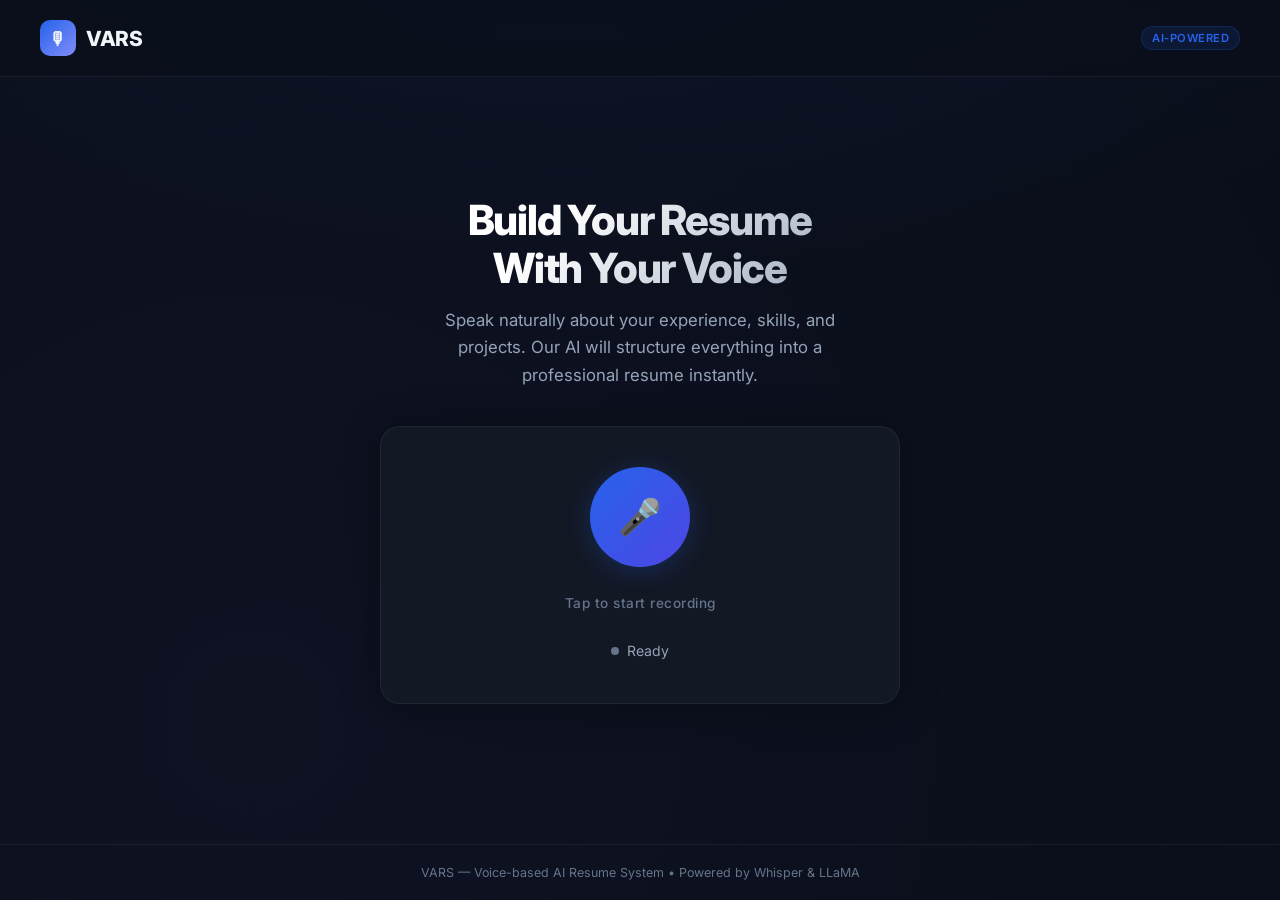
==== templates/index.html @ 3c514ab5 "Phase 6: Added new UI" ====
<!DOCTYPE html>
<html lang="en">
<head>
    <meta charset="UTF-8">
    <meta name="viewport" content="width=device-width, initial-scale=1.0">
    <title>VARS &mdash; Voice-based AI Resume System</title>
    <link rel="preconnect" href="https://fonts.googleapis.com">
    <link href="https://fonts.googleapis.com/css2?family=Inter:wght@300;400;500;600;700;800&display=swap" rel="stylesheet">
    <style>
        *, *::before, *::after { box-sizing: border-box; margin: 0; padding: 0; }

        :root {
            --accent: #2563eb;
            --accent-hover: #1d4ed8;
            --accent-glow: rgba(37, 99, 235, 0.25);
            --green: #16a34a;
            --green-glow: rgba(22, 163, 74, 0.25);
            --red: #ef4444;
            --red-glow: rgba(239, 68, 68, 0.3);
            --bg: #0b0f1a;
            --surface: #131825;
            --surface-2: #1a2035;
            --border: rgba(255,255,255,0.06);
            --text: #f1f5f9;
            --text-secondary: #94a3b8;
            --text-muted: #64748b;
        }

        body {
            font-family: 'Inter', -apple-system, BlinkMacSystemFont, sans-serif;
            background: var(--bg);
            color: var(--text);
            min-height: 100vh;
            display: flex;
            flex-direction: column;
            overflow-x: hidden;
        }

        /* ── Subtle grid background ── */
        body::before {
            content: '';
            position: fixed;
            inset: 0;
            background-image:
                radial-gradient(ellipse 80% 50% at 50% -20%, rgba(37,99,235,0.08), transparent),
                radial-gradient(circle at 20% 80%, rgba(99,102,241,0.04), transparent);
            pointer-events: none;
            z-index: 0;
        }

        /* ── Navbar ── */
        .navbar {
            position: relative;
            z-index: 10;
            display: flex;
            align-items: center;
            justify-content: space-between;
            padding: 20px 40px;
            border-bottom: 1px solid var(--border);
            backdrop-filter: blur(12px);
            background: rgba(11,15,26,0.7);
        }

        .logo {
            display: flex;
            align-items: center;
            gap: 10px;
            font-weight: 800;
            font-size: 1.3rem;
            letter-spacing: -0.5px;
        }

        .logo-icon {
            width: 36px;
            height: 36px;
            border-radius: 10px;
            background: linear-gradient(135deg, var(--accent), #818cf8);
            display: flex;
            align-items: center;
            justify-content: center;
            font-size: 1.1rem;
        }

        .nav-badge {
            font-size: 0.7rem;
            font-weight: 600;
            color: var(--accent);
            background: rgba(37,99,235,0.12);
            padding: 4px 10px;
            border-radius: 20px;
            border: 1px solid rgba(37,99,235,0.2);
            letter-spacing: 0.5px;
            text-transform: uppercase;
        }

        /* ── Main Content ── */
        .main {
            position: relative;
            z-index: 1;
            flex: 1;
            display: flex;
            flex-direction: column;
            align-items: center;
            justify-content: center;
            padding: 40px 24px 60px;
            gap: 36px;
        }

        /* ── Hero Text ── */
        .hero {
            text-align: center;
            max-width: 600px;
        }

        .hero h1 {
            font-size: 2.6rem;
            font-weight: 800;
            letter-spacing: -1.2px;
            line-height: 1.15;
            margin-bottom: 14px;
            background: linear-gradient(135deg, #fff 30%, #94a3b8 100%);
            background-clip: text;
            -webkit-background-clip: text;
            -webkit-text-fill-color: transparent;
        }

        .hero p {
            font-size: 1.05rem;
            color: var(--text-secondary);
            line-height: 1.65;
            max-width: 460px;
            margin: 0 auto;
        }

        /* ── Recording Card ── */
        .record-card {
            background: var(--surface);
            border: 1px solid var(--border);
            border-radius: 20px;
            padding: 40px 48px;
            width: 100%;
            max-width: 520px;
            display: flex;
            flex-direction: column;
            align-items: center;
            gap: 28px;
            box-shadow: 0 4px 40px rgba(0,0,0,0.3);
        }

        /* ── Mic Button ── */
        .mic-wrapper {
            position: relative;
            width: 100px;
            height: 100px;
        }

        .mic-ring {
            position: absolute;
            inset: 0;
            border-radius: 50%;
            border: 2px solid rgba(37,99,235,0.15);
            transition: all 0.4s ease;
        }

        .mic-btn {
            width: 100%;
            height: 100%;
            border-radius: 50%;
            border: none;
            background: linear-gradient(135deg, var(--accent), #4f46e5);
            color: #fff;
            font-size: 2.2rem;
            cursor: pointer;
            position: relative;
            z-index: 2;
            transition: all 0.3s ease;
            box-shadow: 0 4px 24px var(--accent-glow);
            display: flex;
            align-items: center;
            justify-content: center;
        }

        .mic-btn:hover {
            transform: scale(1.05);
            box-shadow: 0 6px 32px var(--accent-glow);
        }

        .mic-btn:active {
            transform: scale(0.97);
        }

        /* Recording state */
        .mic-btn.recording {
            background: linear-gradient(135deg, var(--red), #dc2626);
            box-shadow: 0 4px 24px var(--red-glow);
            animation: pulse-btn 1.5s ease-in-out infinite;
        }

        .mic-btn.recording ~ .mic-ring {
            border-color: rgba(239,68,68,0.3);
            animation: pulse-ring 1.5s ease-in-out infinite;
        }

        @keyframes pulse-btn {
            0%, 100% { box-shadow: 0 4px 24px var(--red-glow); }
            50% { box-shadow: 0 4px 40px rgba(239,68,68,0.45); }
        }

        @keyframes pulse-ring {
            0%, 100% { transform: scale(1); opacity: 1; }
            50% { transform: scale(1.15); opacity: 0.5; }
        }

        .mic-label {
            font-size: 0.85rem;
            font-weight: 500;
            color: var(--text-muted);
            letter-spacing: 0.5px;
        }

        /* ── Status Indicator ── */
        .status-bar {
            display: flex;
            align-items: center;
            gap: 8px;
            font-size: 0.88rem;
            color: var(--text-secondary);
            min-height: 24px;
        }

        .status-dot {
            width: 8px;
            height: 8px;
            border-radius: 50%;
            background: var(--text-muted);
            transition: background 0.3s;
        }

        .status-dot.recording { background: var(--red); animation: blink 1s ease-in-out infinite; }
        .status-dot.processing { background: #eab308; animation: blink 0.6s ease-in-out infinite; }
        .status-dot.done { background: var(--green); }
        .status-dot.error { background: var(--red); }

        @keyframes blink {
            0%, 100% { opacity: 1; }
            50% { opacity: 0.3; }
        }

        /* ── Transcript Panel ── */
        .transcript-panel {
            width: 100%;
            background: var(--surface-2);
            border: 1px solid var(--border);
            border-radius: 12px;
            padding: 16px 20px;
            min-height: 60px;
            max-height: 160px;
            overflow-y: auto;
            display: none;
        }

        .transcript-panel.visible { display: block; }

        .transcript-label {
            font-size: 0.72rem;
            font-weight: 600;
            text-transform: uppercase;
            letter-spacing: 1px;
            color: var(--text-muted);
            margin-bottom: 8px;
        }

        .transcript-text {
            font-size: 0.9rem;
            color: var(--text-secondary);
            line-height: 1.6;
        }

        /* ── Generate Button ── */
        .generate-btn {
            display: none;
            align-items: center;
            gap: 10px;
            padding: 14px 32px;
            background: linear-gradient(135deg, var(--green), #15803d);
            color: #fff;
            font-family: inherit;
            font-size: 1rem;
            font-weight: 600;
            border: none;
            border-radius: 12px;
            cursor: pointer;
            text-decoration: none;
            box-shadow: 0 4px 20px var(--green-glow);
            transition: all 0.25s ease;
            letter-spacing: -0.2px;
        }

        .generate-btn:hover {
            transform: translateY(-2px);
            box-shadow: 0 6px 28px var(--green-glow);
        }

        .generate-btn .icon { font-size: 1.15rem; }

        /* ── Timer ── */
        .timer {
            font-family: 'Inter', monospace;
            font-size: 1.6rem;
            font-weight: 300;
            color: var(--text-muted);
            letter-spacing: 2px;
            display: none;
        }

        .timer.visible { display: block; }

        /* ── Waveform Visualizer ── */
        .waveform {
            width: 100%;
            height: 48px;
            display: none;
        }

        .waveform.visible { display: block; }

        .waveform canvas {
            width: 100%;
            height: 100%;
            border-radius: 8px;
        }

        /* ── Footer ── */
        .footer {
            position: relative;
            z-index: 1;
            text-align: center;
            padding: 20px;
            font-size: 0.78rem;
            color: var(--text-muted);
            border-top: 1px solid var(--border);
        }

        /* ── Responsive ── */
        @media (max-width: 600px) {
            .navbar { padding: 16px 20px; }
            .hero h1 { font-size: 1.8rem; }
            .record-card { padding: 28px 24px; }
            .mic-wrapper { width: 80px; height: 80px; }
            .mic-btn { font-size: 1.8rem; }
        }
    </style>
</head>
<body>

<!-- ── Navbar ── -->
<nav class="navbar">
    <div class="logo">
        <div class="logo-icon">🎙</div>
        <span>VARS</span>
    </div>
    <span class="nav-badge">AI-Powered</span>
</nav>

<!-- ── Main ── -->
<main class="main">

    <div class="hero">
        <h1>Build Your Resume<br>With Your Voice</h1>
        <p>Speak naturally about your experience, skills, and projects. Our AI will structure everything into a professional resume instantly.</p>
    </div>

    <div class="record-card">

        <!-- Mic Button -->
        <div class="mic-wrapper">
            <button class="mic-btn" id="recordBtn">🎤</button>
            <div class="mic-ring"></div>
        </div>
        <span class="mic-label" id="micLabel">Tap to start recording</span>

        <!-- Timer -->
        <div class="timer" id="timer">00:00</div>

        <!-- Waveform -->
        <div class="waveform" id="waveform">
            <canvas id="waveCanvas"></canvas>
        </div>

        <!-- Status -->
        <div class="status-bar">
            <span class="status-dot" id="statusDot"></span>
            <span id="status">Ready</span>
        </div>

        <!-- Transcript -->
        <div class="transcript-panel" id="transcriptPanel">
            <div class="transcript-label">Transcription</div>
            <div class="transcript-text" id="transcriptBox"></div>
        </div>

    </div>

    <!-- Generate Resume -->
    <a class="generate-btn" id="generateBtn" href="/generate-resume">
        <span class="icon">📄</span>
        Generate Resume
    </a>

</main>

<!-- ── Footer ── -->
<footer class="footer">
    VARS &mdash; Voice-based AI Resume System &bull; Powered by Whisper &amp; LLaMA
</footer>

<script src="/static/recorder.js"></script>

</body>
</html>
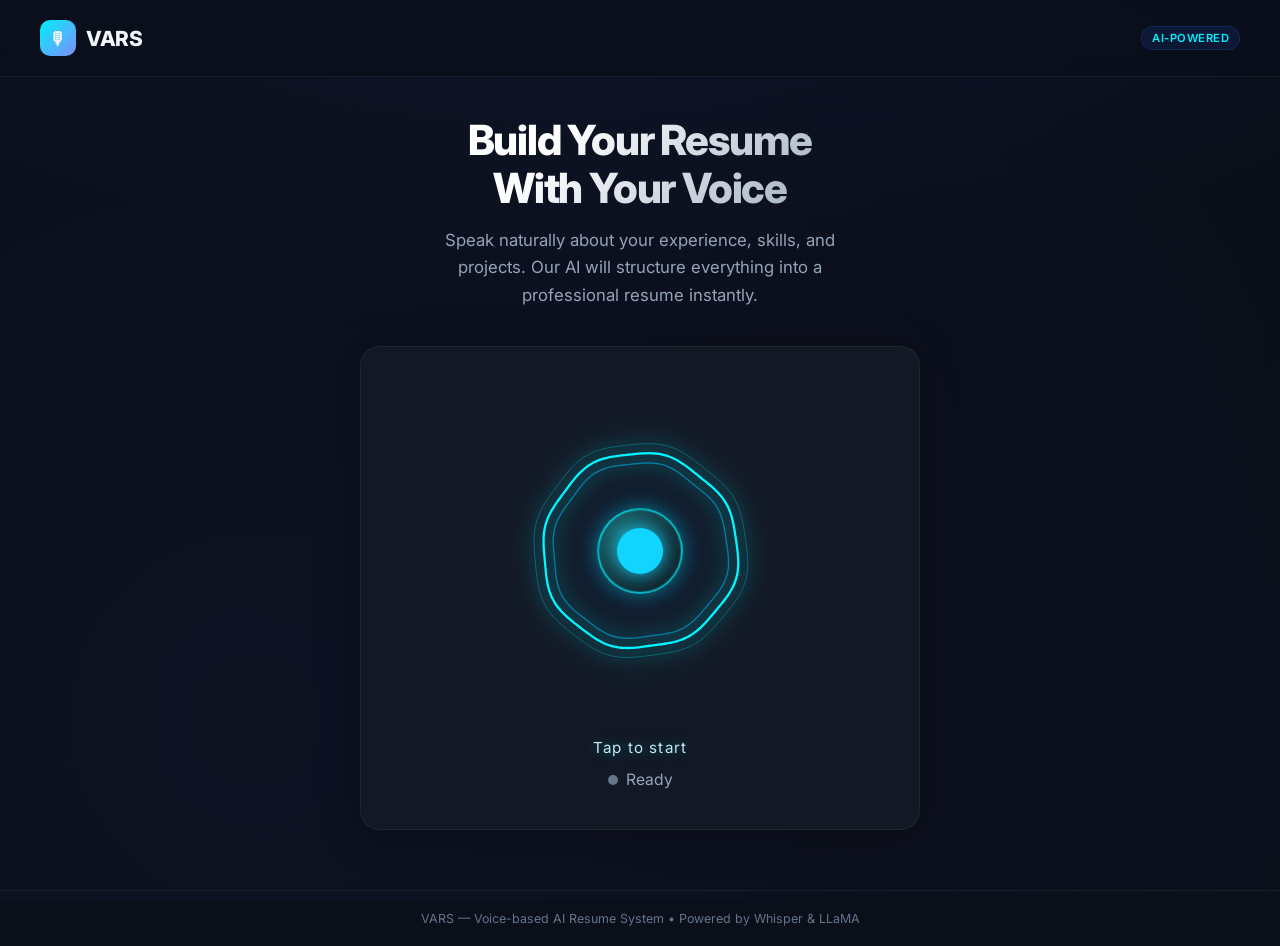
==== commit e72528e4: "Improve orb recorder UI, normalize skills output, and harden resume JSON parsing" ====
--- a/templates/index.html
+++ b/templates/index.html
@@ -10,9 +10,9 @@
         *, *::before, *::after { box-sizing: border-box; margin: 0; padding: 0; }
 
         :root {
-            --accent: #2563eb;
-            --accent-hover: #1d4ed8;
-            --accent-glow: rgba(37, 99, 235, 0.25);
+            --accent: #00f0ff;
+            --accent-hover: #00d5f0;
+            --accent-glow: rgba(0, 240, 255, 0.36);
             --green: #16a34a;
             --green-glow: rgba(22, 163, 74, 0.25);
             --red: #ef4444;
@@ -137,103 +137,113 @@
             background: var(--surface);
             border: 1px solid var(--border);
             border-radius: 20px;
-            padding: 40px 48px;
+            padding: 34px 42px;
             width: 100%;
-            max-width: 520px;
+            max-width: 560px;
             display: flex;
             flex-direction: column;
             align-items: center;
-            gap: 28px;
+            gap: 24px;
             box-shadow: 0 4px 40px rgba(0,0,0,0.3);
         }
 
-        /* ── Mic Button ── */
-        .mic-wrapper {
+        /* ── Orb Visualizer ── */
+        .orb-wrap {
             position: relative;
-            width: 100px;
-            height: 100px;
-        }
-
-        .mic-ring {
-            position: absolute;
-            inset: 0;
-            border-radius: 50%;
-            border: 2px solid rgba(37,99,235,0.15);
-            transition: all 0.4s ease;
-        }
-
-        .mic-btn {
+            width: min(66vw, 340px);
+            aspect-ratio: 1;
+            display: grid;
+            place-items: center;
+        }
+
+        #orbCanvas {
             width: 100%;
             height: 100%;
+            display: block;
+            filter: drop-shadow(0 0 22px rgba(0, 240, 255, 0.4));
+        }
+
+        .record-btn {
+            position: absolute;
+            width: 86px;
+            height: 86px;
             border-radius: 50%;
-            border: none;
-            background: linear-gradient(135deg, var(--accent), #4f46e5);
-            color: #fff;
-            font-size: 2.2rem;
+            border: 2px solid rgba(0, 240, 255, 0.65);
+            background: radial-gradient(circle at 30% 30%, rgba(45, 255, 255, 0.38), rgba(0, 0, 0, 0.28));
             cursor: pointer;
-            position: relative;
-            z-index: 2;
-            transition: all 0.3s ease;
-            box-shadow: 0 4px 24px var(--accent-glow);
-            display: flex;
-            align-items: center;
-            justify-content: center;
-        }
-
-        .mic-btn:hover {
+            box-shadow:
+                0 0 0 1px rgba(0, 240, 255, 0.14) inset,
+                0 0 20px rgba(0, 240, 255, 0.42),
+                0 0 48px rgba(0, 124, 255, 0.22);
+            transition: transform 0.16s ease, box-shadow 0.2s ease, border-color 0.2s ease;
+        }
+
+        .record-btn::before {
+            content: '';
+            position: absolute;
+            inset: 18px;
+            border-radius: 50%;
+            background: #11d4ff;
+            box-shadow: 0 0 16px rgba(17, 212, 255, 0.8);
+            transition: all 0.18s ease;
+        }
+
+        .record-btn.recording::before {
+            inset: 24px;
+            border-radius: 10px;
+            background: #ff4d6d;
+            box-shadow: 0 0 16px rgba(255, 77, 109, 0.9);
+        }
+
+        .record-btn:hover {
             transform: scale(1.05);
-            box-shadow: 0 6px 32px var(--accent-glow);
-        }
-
-        .mic-btn:active {
+        }
+
+        .record-btn:active {
             transform: scale(0.97);
         }
 
-        /* Recording state */
-        .mic-btn.recording {
-            background: linear-gradient(135deg, var(--red), #dc2626);
-            box-shadow: 0 4px 24px var(--red-glow);
-            animation: pulse-btn 1.5s ease-in-out infinite;
-        }
-
-        .mic-btn.recording ~ .mic-ring {
-            border-color: rgba(239,68,68,0.3);
-            animation: pulse-ring 1.5s ease-in-out infinite;
-        }
-
-        @keyframes pulse-btn {
-            0%, 100% { box-shadow: 0 4px 24px var(--red-glow); }
-            50% { box-shadow: 0 4px 40px rgba(239,68,68,0.45); }
-        }
-
-        @keyframes pulse-ring {
-            0%, 100% { transform: scale(1); opacity: 1; }
-            50% { transform: scale(1.15); opacity: 0.5; }
-        }
-
-        .mic-label {
-            font-size: 0.85rem;
-            font-weight: 500;
-            color: var(--text-muted);
-            letter-spacing: 0.5px;
+        .orb-state {
+            position: absolute;
+            bottom: -36px;
+            left: 50%;
+            transform: translateX(-50%);
+            font-size: 0.95rem;
+            color: rgba(201, 247, 255, 0.95);
+            letter-spacing: 0.08em;
+            text-shadow: 0 0 14px rgba(0, 240, 255, 0.4);
+            white-space: nowrap;
+            user-select: none;
         }
 
         /* ── Status Indicator ── */
         .status-bar {
             display: flex;
             align-items: center;
+            justify-content: center;
             gap: 8px;
-            font-size: 0.88rem;
+            margin-top: 20px;
+            font-size: 0.98rem;
+            line-height: 1.35;
             color: var(--text-secondary);
-            min-height: 24px;
+            min-height: 30px;
+            text-align: center;
+            max-width: 92%;
         }
 
         .status-dot {
-            width: 8px;
-            height: 8px;
+            width: 10px;
+            height: 10px;
             border-radius: 50%;
             background: var(--text-muted);
+            flex: 0 0 auto;
             transition: background 0.3s;
+        }
+
+        #status {
+            white-space: nowrap;
+            overflow: hidden;
+            text-overflow: ellipsis;
         }
 
         .status-dot.recording { background: var(--red); animation: blink 1s ease-in-out infinite; }
@@ -303,33 +313,6 @@
 
         .generate-btn .icon { font-size: 1.15rem; }
 
-        /* ── Timer ── */
-        .timer {
-            font-family: 'Inter', monospace;
-            font-size: 1.6rem;
-            font-weight: 300;
-            color: var(--text-muted);
-            letter-spacing: 2px;
-            display: none;
-        }
-
-        .timer.visible { display: block; }
-
-        /* ── Waveform Visualizer ── */
-        .waveform {
-            width: 100%;
-            height: 48px;
-            display: none;
-        }
-
-        .waveform.visible { display: block; }
-
-        .waveform canvas {
-            width: 100%;
-            height: 100%;
-            border-radius: 8px;
-        }
-
         /* ── Footer ── */
         .footer {
             position: relative;
@@ -346,8 +329,11 @@
             .navbar { padding: 16px 20px; }
             .hero h1 { font-size: 1.8rem; }
             .record-card { padding: 28px 24px; }
-            .mic-wrapper { width: 80px; height: 80px; }
-            .mic-btn { font-size: 1.8rem; }
+            .record-btn { width: 74px; height: 74px; }
+            .record-btn::before { inset: 15px; }
+            .record-btn.recording::before { inset: 21px; }
+            .orb-state { bottom: -32px; }
+            .status-bar { margin-top: 16px; font-size: 0.92rem; }
         }
     </style>
 </head>
@@ -372,19 +358,10 @@
 
     <div class="record-card">
 
-        <!-- Mic Button -->
-        <div class="mic-wrapper">
-            <button class="mic-btn" id="recordBtn">🎤</button>
-            <div class="mic-ring"></div>
-        </div>
-        <span class="mic-label" id="micLabel">Tap to start recording</span>
-
-        <!-- Timer -->
-        <div class="timer" id="timer">00:00</div>
-
-        <!-- Waveform -->
-        <div class="waveform" id="waveform">
-            <canvas id="waveCanvas"></canvas>
+        <div class="orb-wrap">
+            <canvas id="orbCanvas" aria-label="Audio visualizer"></canvas>
+            <button class="record-btn" id="recordBtn" aria-label="Start recording"></button>
+            <span class="orb-state" id="orbStateText">Tap to start</span>
         </div>
 
         <!-- Status -->
@@ -414,7 +391,7 @@
     VARS &mdash; Voice-based AI Resume System &bull; Powered by Whisper &amp; LLaMA
 </footer>
 
-<script src="/static/recorder.js"></script>
+<script src="/static/recorder.js?v=3"></script>
 
 </body>
 </html>
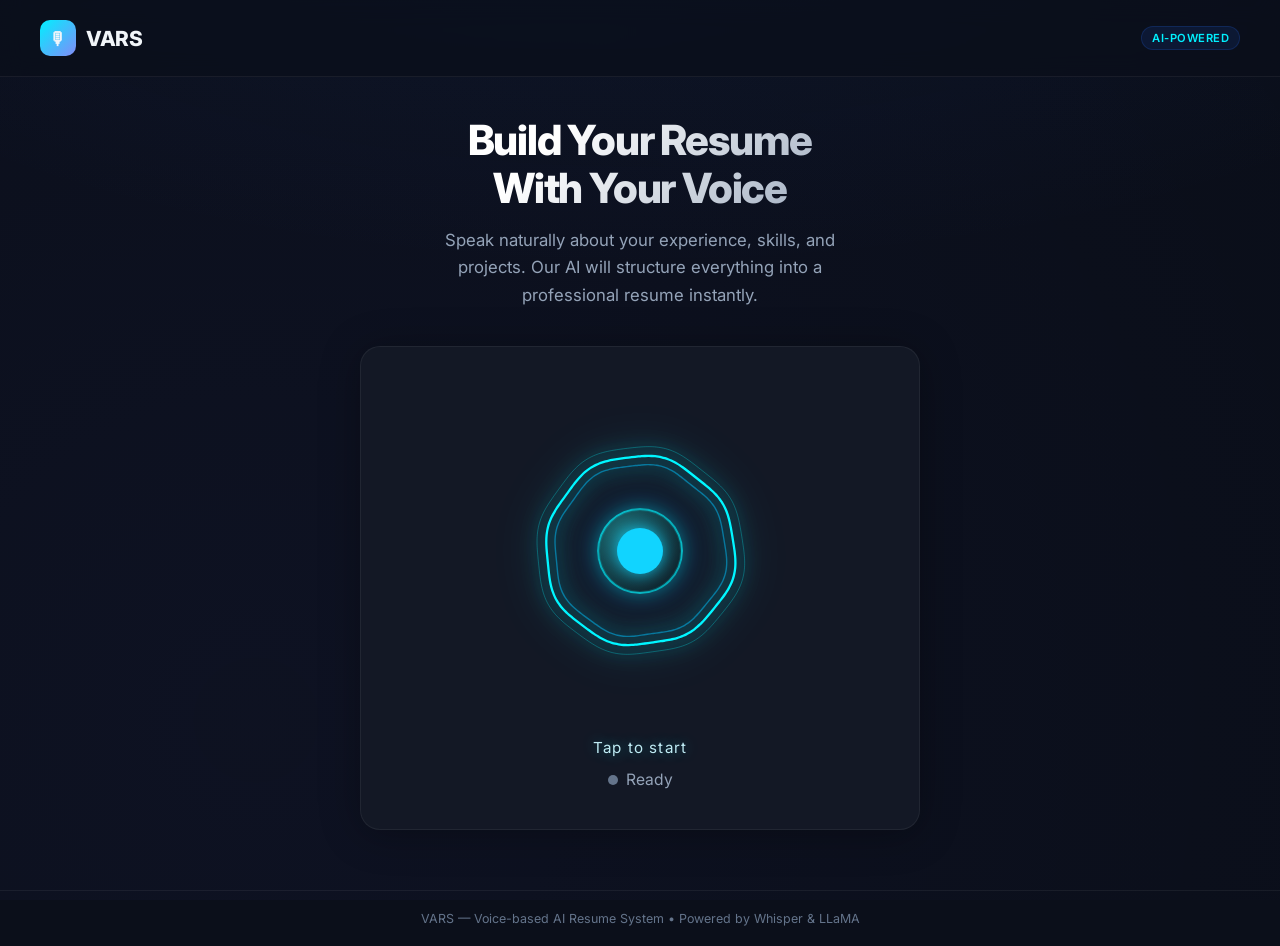
==== commit 671f69a9: "Added Transcript review/confirm flow" ====
--- a/templates/index.html
+++ b/templates/index.html
@@ -284,6 +284,85 @@
             font-size: 0.9rem;
             color: var(--text-secondary);
             line-height: 1.6;
+            white-space: pre-wrap;
+            word-break: break-word;
+        }
+
+        /* ── Transcript Review ── */
+        .review-panel {
+            width: 100%;
+            background: var(--surface-2);
+            border: 1px solid var(--border);
+            border-radius: 12px;
+            padding: 16px 18px;
+            display: none;
+        }
+
+        .review-panel.visible { display: block; }
+
+        .review-label {
+            font-size: 0.72rem;
+            font-weight: 600;
+            text-transform: uppercase;
+            letter-spacing: 1px;
+            color: var(--text-muted);
+            margin-bottom: 10px;
+        }
+
+        .review-input {
+            width: 100%;
+            min-height: 112px;
+            resize: vertical;
+            border-radius: 10px;
+            border: 1px solid rgba(255,255,255,0.12);
+            background: rgba(11, 15, 26, 0.72);
+            color: var(--text);
+            padding: 12px 14px;
+            font-family: inherit;
+            font-size: 0.9rem;
+            line-height: 1.55;
+            outline: none;
+        }
+
+        .review-input:focus {
+            border-color: rgba(0, 240, 255, 0.55);
+            box-shadow: 0 0 0 2px rgba(0, 240, 255, 0.12);
+        }
+
+        .review-actions {
+            margin-top: 12px;
+            display: flex;
+            gap: 10px;
+            flex-wrap: wrap;
+        }
+
+        .review-btn {
+            border: 1px solid rgba(255,255,255,0.12);
+            border-radius: 9px;
+            padding: 10px 14px;
+            font-size: 0.86rem;
+            font-weight: 600;
+            cursor: pointer;
+            transition: transform 0.15s ease, opacity 0.2s ease;
+        }
+
+        .review-btn:hover { transform: translateY(-1px); }
+        .review-btn:disabled { opacity: 0.55; cursor: not-allowed; transform: none; }
+
+        .review-btn.confirm {
+            background: linear-gradient(135deg, var(--accent), #00b7e7);
+            color: #031219;
+            border-color: transparent;
+        }
+
+        .review-btn.retry {
+            background: rgba(255,255,255,0.05);
+            color: var(--text);
+        }
+
+        .review-btn.cancel {
+            background: transparent;
+            color: var(--text-secondary);
         }
 
         /* ── Generate Button ── */
@@ -334,6 +413,8 @@
             .record-btn.recording::before { inset: 21px; }
             .orb-state { bottom: -32px; }
             .status-bar { margin-top: 16px; font-size: 0.92rem; }
+            .review-actions { flex-direction: column; }
+            .review-btn { width: 100%; }
         }
     </style>
 </head>
@@ -371,6 +452,17 @@
         </div>
 
         <!-- Transcript -->
+        <div class="review-panel" id="reviewPanel">
+            <div class="review-label">Review Transcript</div>
+            <textarea id="reviewTranscript" class="review-input" placeholder="Your transcript will appear here after recording..."></textarea>
+            <div class="review-actions">
+                <button type="button" id="confirmTranscriptBtn" class="review-btn confirm">Confirm & Process</button>
+                <button type="button" id="retryTranscriptBtn" class="review-btn retry">Retry Recording</button>
+                <button type="button" id="cancelReviewBtn" class="review-btn cancel">Cancel</button>
+            </div>
+        </div>
+
+        <!-- Transcript -->
         <div class="transcript-panel" id="transcriptPanel">
             <div class="transcript-label">Transcription</div>
             <div class="transcript-text" id="transcriptBox"></div>
@@ -391,7 +483,7 @@
     VARS &mdash; Voice-based AI Resume System &bull; Powered by Whisper &amp; LLaMA
 </footer>
 
-<script src="/static/recorder.js?v=3"></script>
+<script src="/static/recorder.js?v=4"></script>
 
 </body>
 </html>
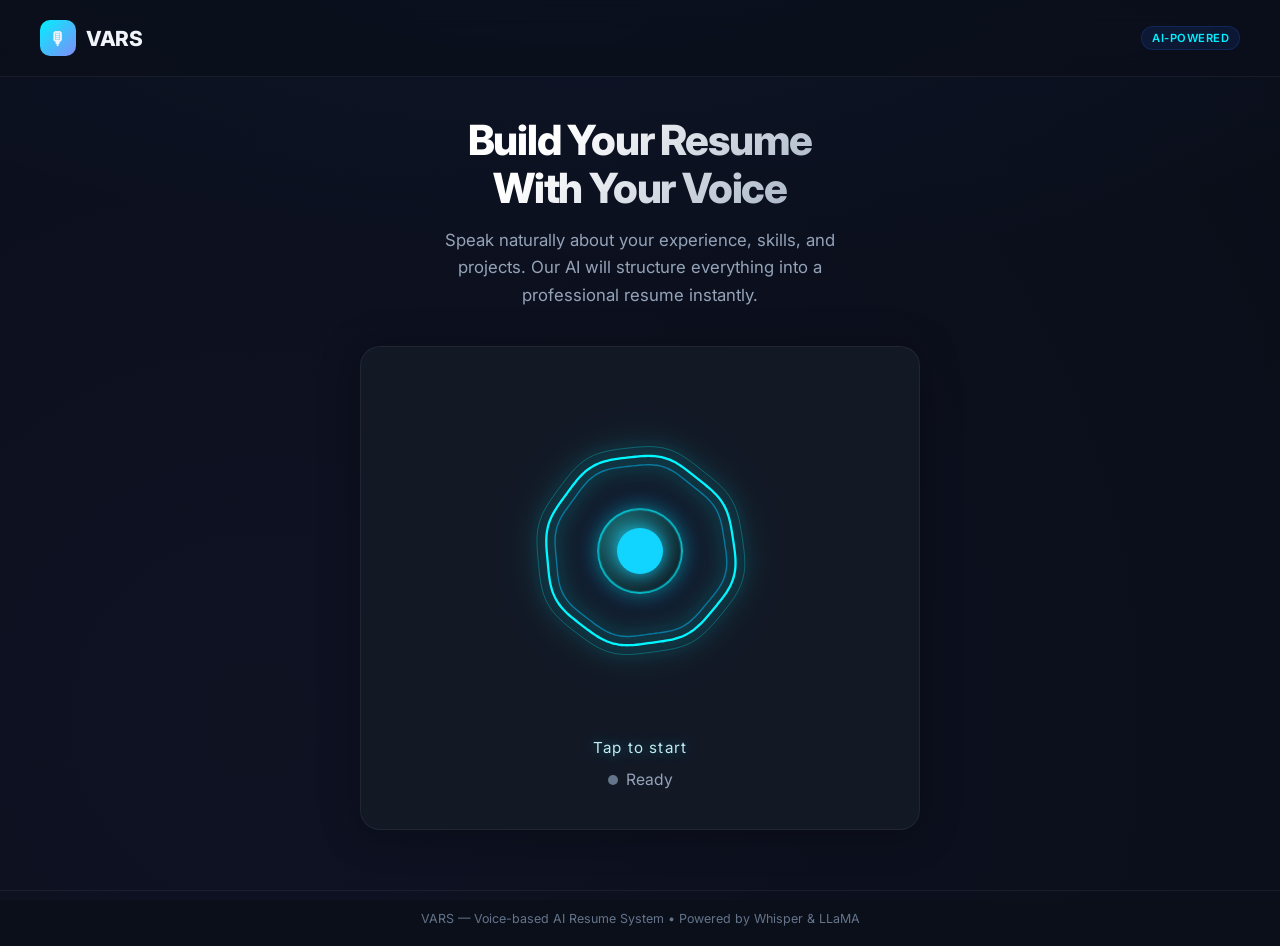
==== commit f23e3bd5: "Guided missing-details assistant" ====
--- a/templates/index.html
+++ b/templates/index.html
@@ -365,6 +365,123 @@
             color: var(--text-secondary);
         }
 
+        /* ── Missing Details Assistant ── */
+        .missing-panel {
+            width: 100%;
+            background: var(--surface-2);
+            border: 1px solid var(--border);
+            border-radius: 12px;
+            padding: 16px 18px;
+            display: none;
+        }
+
+        .missing-panel.visible { display: block; }
+
+        .missing-head {
+            display: flex;
+            justify-content: space-between;
+            align-items: center;
+            margin-bottom: 8px;
+            gap: 10px;
+        }
+
+        .missing-title {
+            font-size: 0.82rem;
+            font-weight: 700;
+            letter-spacing: 0.08em;
+            text-transform: uppercase;
+            color: rgba(201, 247, 255, 0.9);
+        }
+
+        .missing-step {
+            font-size: 0.76rem;
+            color: var(--text-muted);
+        }
+
+        .missing-progress {
+            width: 100%;
+            height: 6px;
+            border-radius: 999px;
+            background: rgba(255,255,255,0.09);
+            overflow: hidden;
+            margin-bottom: 12px;
+        }
+
+        .missing-progress-fill {
+            height: 100%;
+            width: 0;
+            background: linear-gradient(90deg, var(--accent), #00b7e7);
+            transition: width 0.25s ease;
+        }
+
+        .missing-question {
+            font-size: 0.96rem;
+            color: var(--text);
+            margin-bottom: 6px;
+            line-height: 1.45;
+        }
+
+        .missing-hint {
+            font-size: 0.8rem;
+            color: var(--text-muted);
+            margin-bottom: 10px;
+        }
+
+        .missing-input {
+            width: 100%;
+            border-radius: 10px;
+            border: 1px solid rgba(255,255,255,0.12);
+            background: rgba(11, 15, 26, 0.72);
+            color: var(--text);
+            padding: 11px 12px;
+            font-family: inherit;
+            font-size: 0.9rem;
+            outline: none;
+        }
+
+        .missing-input:focus {
+            border-color: rgba(0, 240, 255, 0.55);
+            box-shadow: 0 0 0 2px rgba(0, 240, 255, 0.12);
+        }
+
+        .missing-error {
+            min-height: 18px;
+            margin-top: 7px;
+            font-size: 0.78rem;
+            color: #ff8787;
+        }
+
+        .missing-actions {
+            margin-top: 10px;
+            display: flex;
+            gap: 10px;
+            flex-wrap: wrap;
+        }
+
+        .missing-btn {
+            border: 1px solid rgba(255,255,255,0.12);
+            border-radius: 9px;
+            padding: 9px 13px;
+            font-size: 0.84rem;
+            font-weight: 600;
+            cursor: pointer;
+            transition: transform 0.15s ease, opacity 0.2s ease;
+        }
+
+        .missing-btn:hover { transform: translateY(-1px); }
+        .missing-btn:disabled { opacity: 0.55; cursor: not-allowed; transform: none; }
+
+        .missing-btn.primary {
+            background: linear-gradient(135deg, var(--accent), #00b7e7);
+            color: #031219;
+            border-color: transparent;
+        }
+
+        .missing-btn.ghost {
+            background: rgba(255,255,255,0.05);
+            color: var(--text);
+        }
+
         /* ── Generate Button ── */
         .generate-btn {
             display: none;
@@ -415,6 +532,8 @@
             .status-bar { margin-top: 16px; font-size: 0.92rem; }
             .review-actions { flex-direction: column; }
             .review-btn { width: 100%; }
+            .missing-actions { flex-direction: column; }
+            .missing-btn { width: 100%; }
         }
     </style>
 </head>
@@ -468,6 +587,23 @@
             <div class="transcript-text" id="transcriptBox"></div>
         </div>
 
+        <div class="missing-panel" id="missingPanel">
+            <div class="missing-head">
+                <div class="missing-title">Details Needed</div>
+                <div class="missing-step" id="missingStep">Question 1 of 1</div>
+            </div>
+            <div class="missing-progress"><div class="missing-progress-fill" id="missingProgressFill"></div></div>
+            <div class="missing-question" id="missingQuestionText"></div>
+            <div class="missing-hint" id="missingHintText"></div>
+            <input id="missingAnswerInput" class="missing-input" type="text" placeholder="Type your answer" />
+            <div class="missing-error" id="missingErrorText"></div>
+            <div class="missing-actions">
+                <button type="button" id="missingBackBtn" class="missing-btn ghost">Back</button>
+                <button type="button" id="missingSkipBtn" class="missing-btn ghost">Skip</button>
+                <button type="button" id="missingNextBtn" class="missing-btn primary">Next</button>
+            </div>
+        </div>
+
     </div>
 
     <!-- Generate Resume -->
@@ -483,7 +619,7 @@
     VARS &mdash; Voice-based AI Resume System &bull; Powered by Whisper &amp; LLaMA
 </footer>
 
-<script src="/static/recorder.js?v=4"></script>
+<script src="/static/recorder.js?v=5"></script>
 
 </body>
 </html>
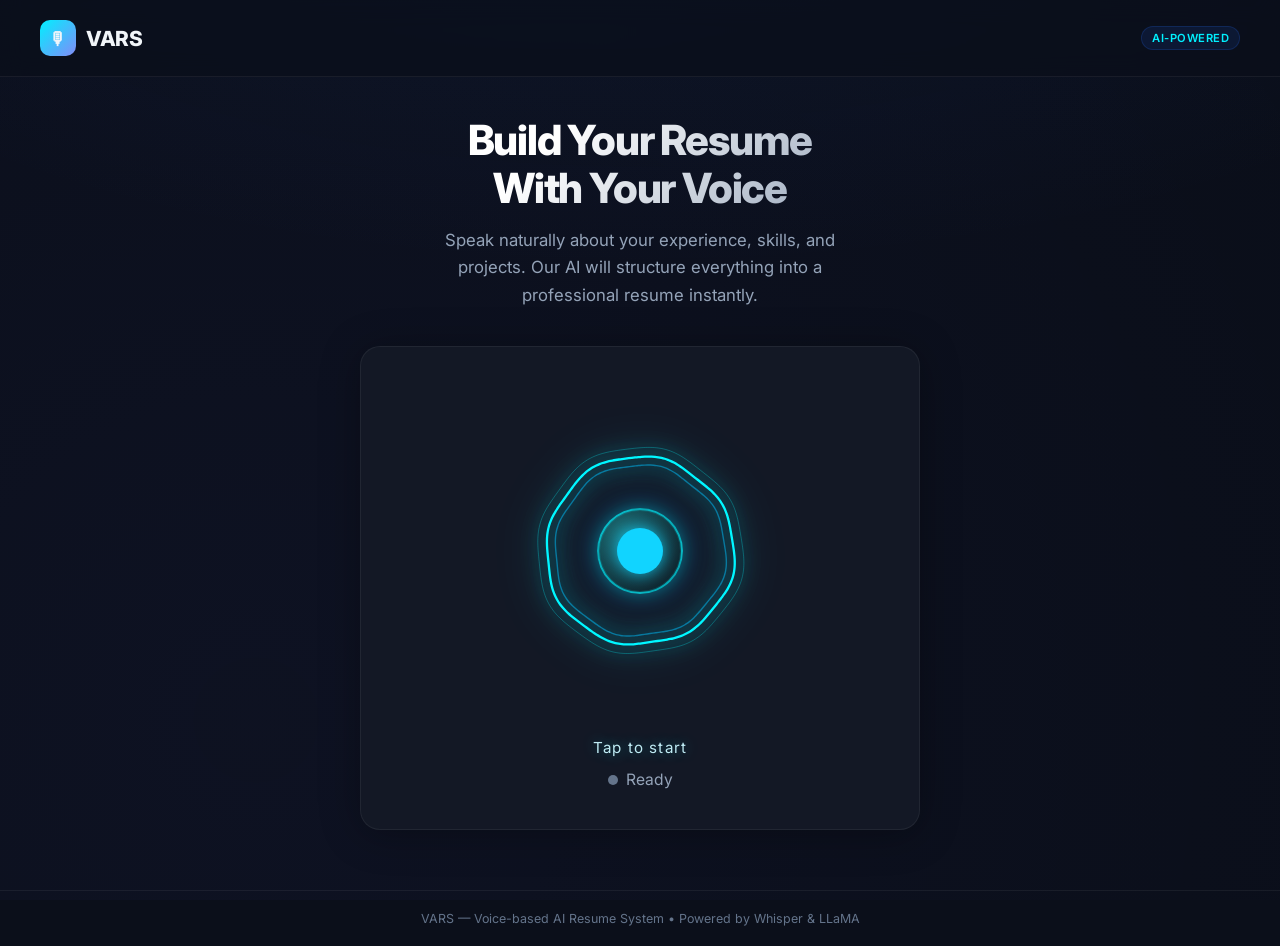
==== commit d89c7cb8: "Add voice-answer support for missing details assistant" ====
--- a/templates/index.html
+++ b/templates/index.html
@@ -482,6 +482,12 @@
             color: var(--text);
         }
 
+        .missing-btn.voice.recording {
+            background: rgba(239, 68, 68, 0.18);
+            border-color: rgba(239, 68, 68, 0.55);
+            color: #ffd7d7;
+        }
+
         /* ── Generate Button ── */
         .generate-btn {
             display: none;
@@ -600,6 +606,7 @@
             <div class="missing-actions">
                 <button type="button" id="missingBackBtn" class="missing-btn ghost">Back</button>
                 <button type="button" id="missingSkipBtn" class="missing-btn ghost">Skip</button>
+                <button type="button" id="missingVoiceBtn" class="missing-btn ghost voice">Answer by Voice</button>
                 <button type="button" id="missingNextBtn" class="missing-btn primary">Next</button>
             </div>
         </div>
@@ -619,7 +626,7 @@
     VARS &mdash; Voice-based AI Resume System &bull; Powered by Whisper &amp; LLaMA
 </footer>
 
-<script src="/static/recorder.js?v=5"></script>
+<script src="/static/recorder.js?v=6"></script>
 
 </body>
 </html>
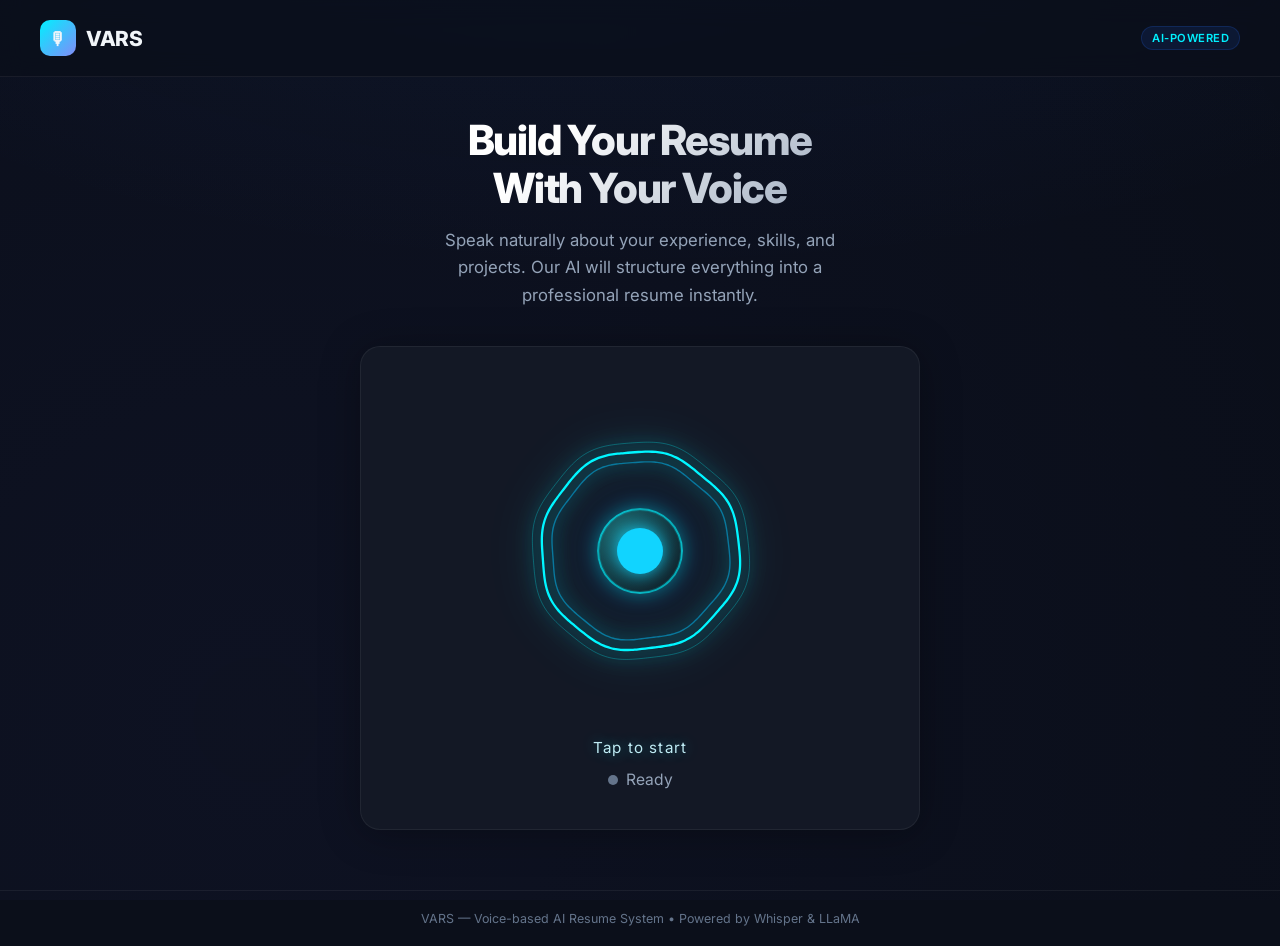
==== commit 35da760e: "Add LinkedIn/GitHub URL format in Missing/details" ====
--- a/templates/index.html
+++ b/templates/index.html
@@ -626,7 +626,7 @@
     VARS &mdash; Voice-based AI Resume System &bull; Powered by Whisper &amp; LLaMA
 </footer>
 
-<script src="/static/recorder.js?v=6"></script>
+<script src="/static/recorder.js?v=8"></script>
 
 </body>
 </html>
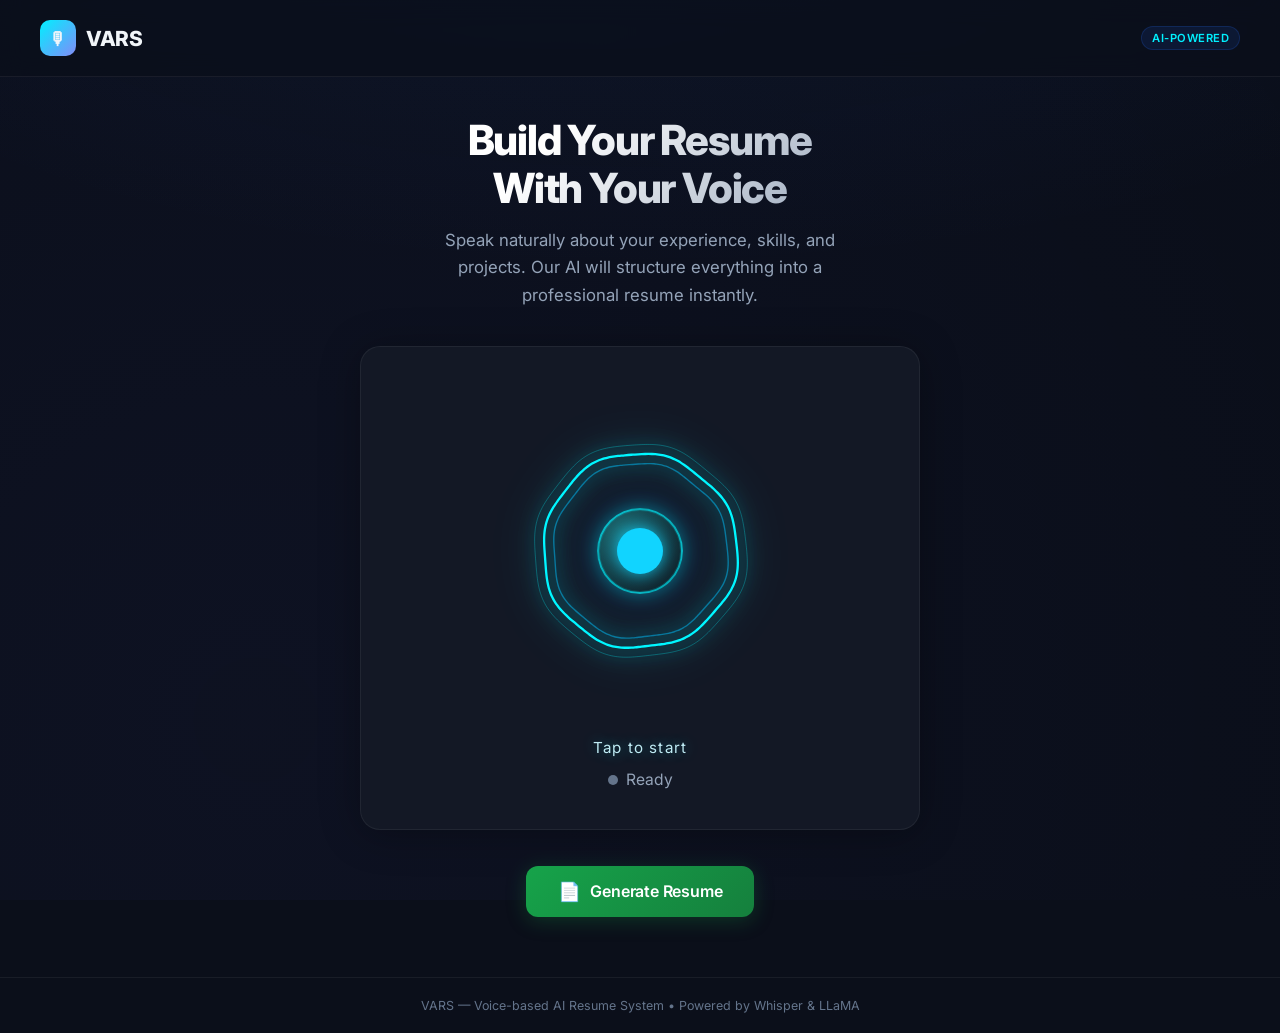
==== commit 314e6de3: "Consolidate edit controls and add resume persistence - single Edit button, localStorage tracking, Vi" ====
--- a/templates/index.html
+++ b/templates/index.html
@@ -514,6 +514,33 @@
         }
 
         .generate-btn .icon { font-size: 1.15rem; }
+
+        /* ── View Resume Button ── */
+        .view-resume-btn {
+            display: none;
+            align-items: center;
+            gap: 10px;
+            padding: 14px 32px;
+            background: linear-gradient(135deg, var(--accent), #00b7e7);
+            color: #031219;
+            font-family: inherit;
+            font-size: 1rem;
+            font-weight: 600;
+            border: none;
+            border-radius: 12px;
+            cursor: pointer;
+            text-decoration: none;
+            box-shadow: 0 4px 20px var(--accent-glow);
+            transition: all 0.25s ease;
+            letter-spacing: -0.2px;
+        }
+
+        .view-resume-btn:hover {
+            transform: translateY(-2px);
+            box-shadow: 0 6px 28px var(--accent-glow);
+        }
+
+        .view-resume-btn .icon { font-size: 1.15rem; }
 
         /* ── Footer ── */
         .footer {
@@ -619,6 +646,12 @@
         Generate Resume
     </a>
 
+    <!-- View Generated Resume -->
+    <a class="view-resume-btn" id="viewResumeBtn" href="/generate-resume">
+        <span class="icon">📋</span>
+        View Generated Resume
+    </a>
+
 </main>
 
 <!-- ── Footer ── -->
@@ -628,5 +661,28 @@
 
 <script src="/static/recorder.js?v=8"></script>
 
+<script>
+    // Check if resume was generated and show view button
+    function updateResumeButtonVisibility() {
+        const generateBtn = document.getElementById('generateBtn');
+        const viewResumeBtn = document.getElementById('viewResumeBtn');
+        const resumeGenerated = localStorage.getItem('resumeGenerated') === 'true';
+        
+        if (generateBtn) {
+            generateBtn.style.display = resumeGenerated ? 'none' : 'flex';
+        }
+        
+        if (viewResumeBtn) {
+            viewResumeBtn.style.display = resumeGenerated ? 'flex' : 'none';
+        }
+    }
+    
+    // Update on page load
+    updateResumeButtonVisibility();
+    
+    // Listen for storage changes from other tabs/windows
+    window.addEventListener('storage', updateResumeButtonVisibility);
+</script>
+
 </body>
 </html>
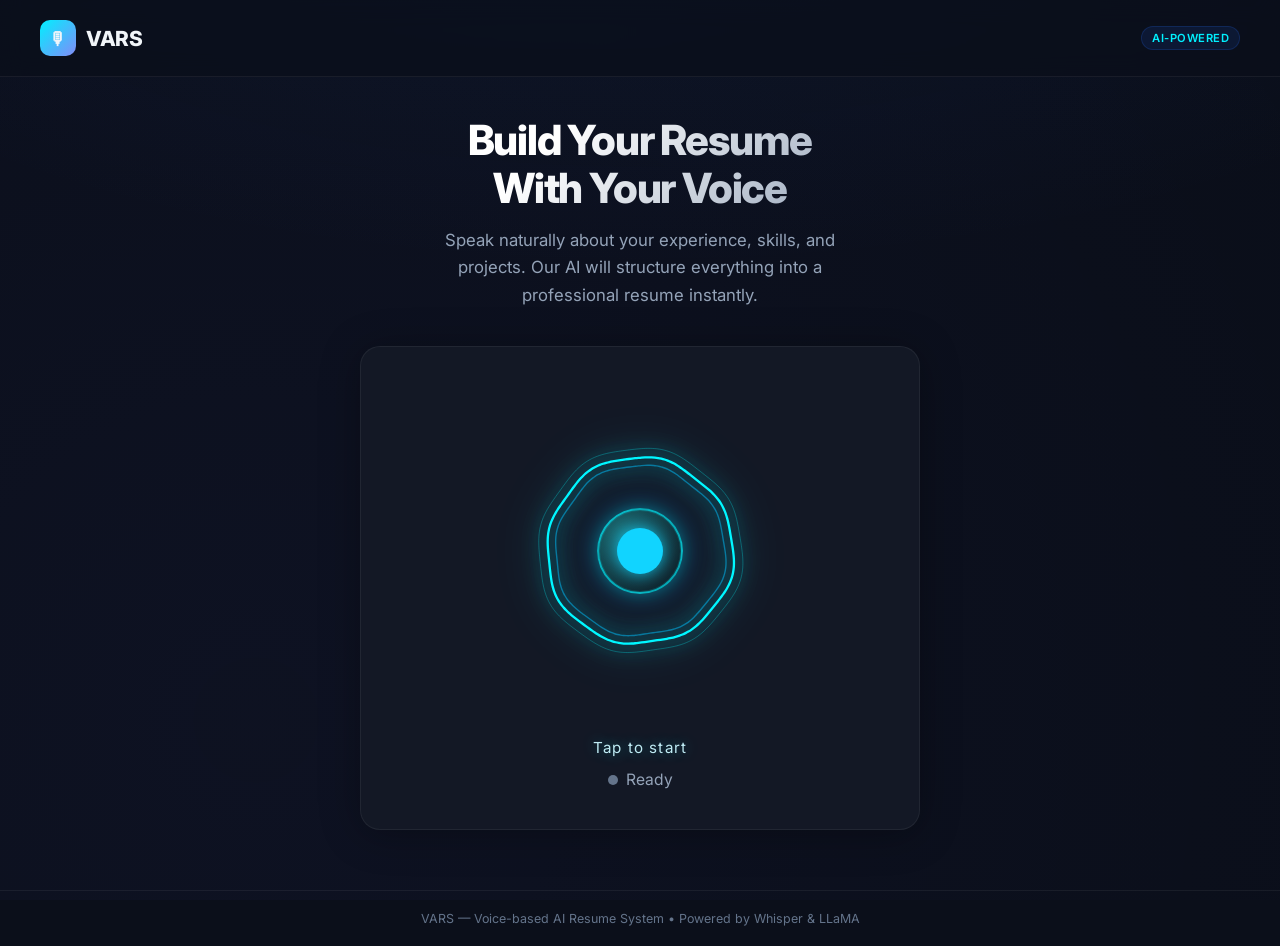
==== commit 1542eeec: "Fix resume navigation and button visibility flow" ====
--- a/templates/index.html
+++ b/templates/index.html
@@ -570,7 +570,7 @@
         }
     </style>
 </head>
-<body>
+<body data-resume-generated="{{ 'true' if resume_generated else 'false' }}">
 
 <!-- ── Navbar ── -->
 <nav class="navbar">
@@ -662,26 +662,19 @@
 <script src="/static/recorder.js?v=8"></script>
 
 <script>
-    // Check if resume was generated and show view button
-    function updateResumeButtonVisibility() {
-        const generateBtn = document.getElementById('generateBtn');
-        const viewResumeBtn = document.getElementById('viewResumeBtn');
-        const resumeGenerated = localStorage.getItem('resumeGenerated') === 'true';
-        
-        if (generateBtn) {
-            generateBtn.style.display = resumeGenerated ? 'none' : 'flex';
-        }
-        
-        if (viewResumeBtn) {
-            viewResumeBtn.style.display = resumeGenerated ? 'flex' : 'none';
-        }
+    // Show "View Generated Resume" only after /generate-resume has been opened.
+    const resumeGenerated = document.body.dataset.resumeGenerated === 'true';
+    const generateBtn = document.getElementById('generateBtn');
+    const viewResumeBtn = document.getElementById('viewResumeBtn');
+
+    if (generateBtn) {
+        // Keep hidden on initial load; recorder flow will reveal when transcript is confirmed.
+        generateBtn.style.display = 'none';
     }
-    
-    // Update on page load
-    updateResumeButtonVisibility();
-    
-    // Listen for storage changes from other tabs/windows
-    window.addEventListener('storage', updateResumeButtonVisibility);
+
+    if (viewResumeBtn) {
+        viewResumeBtn.style.display = resumeGenerated ? 'flex' : 'none';
+    }
 </script>
 
 </body>
